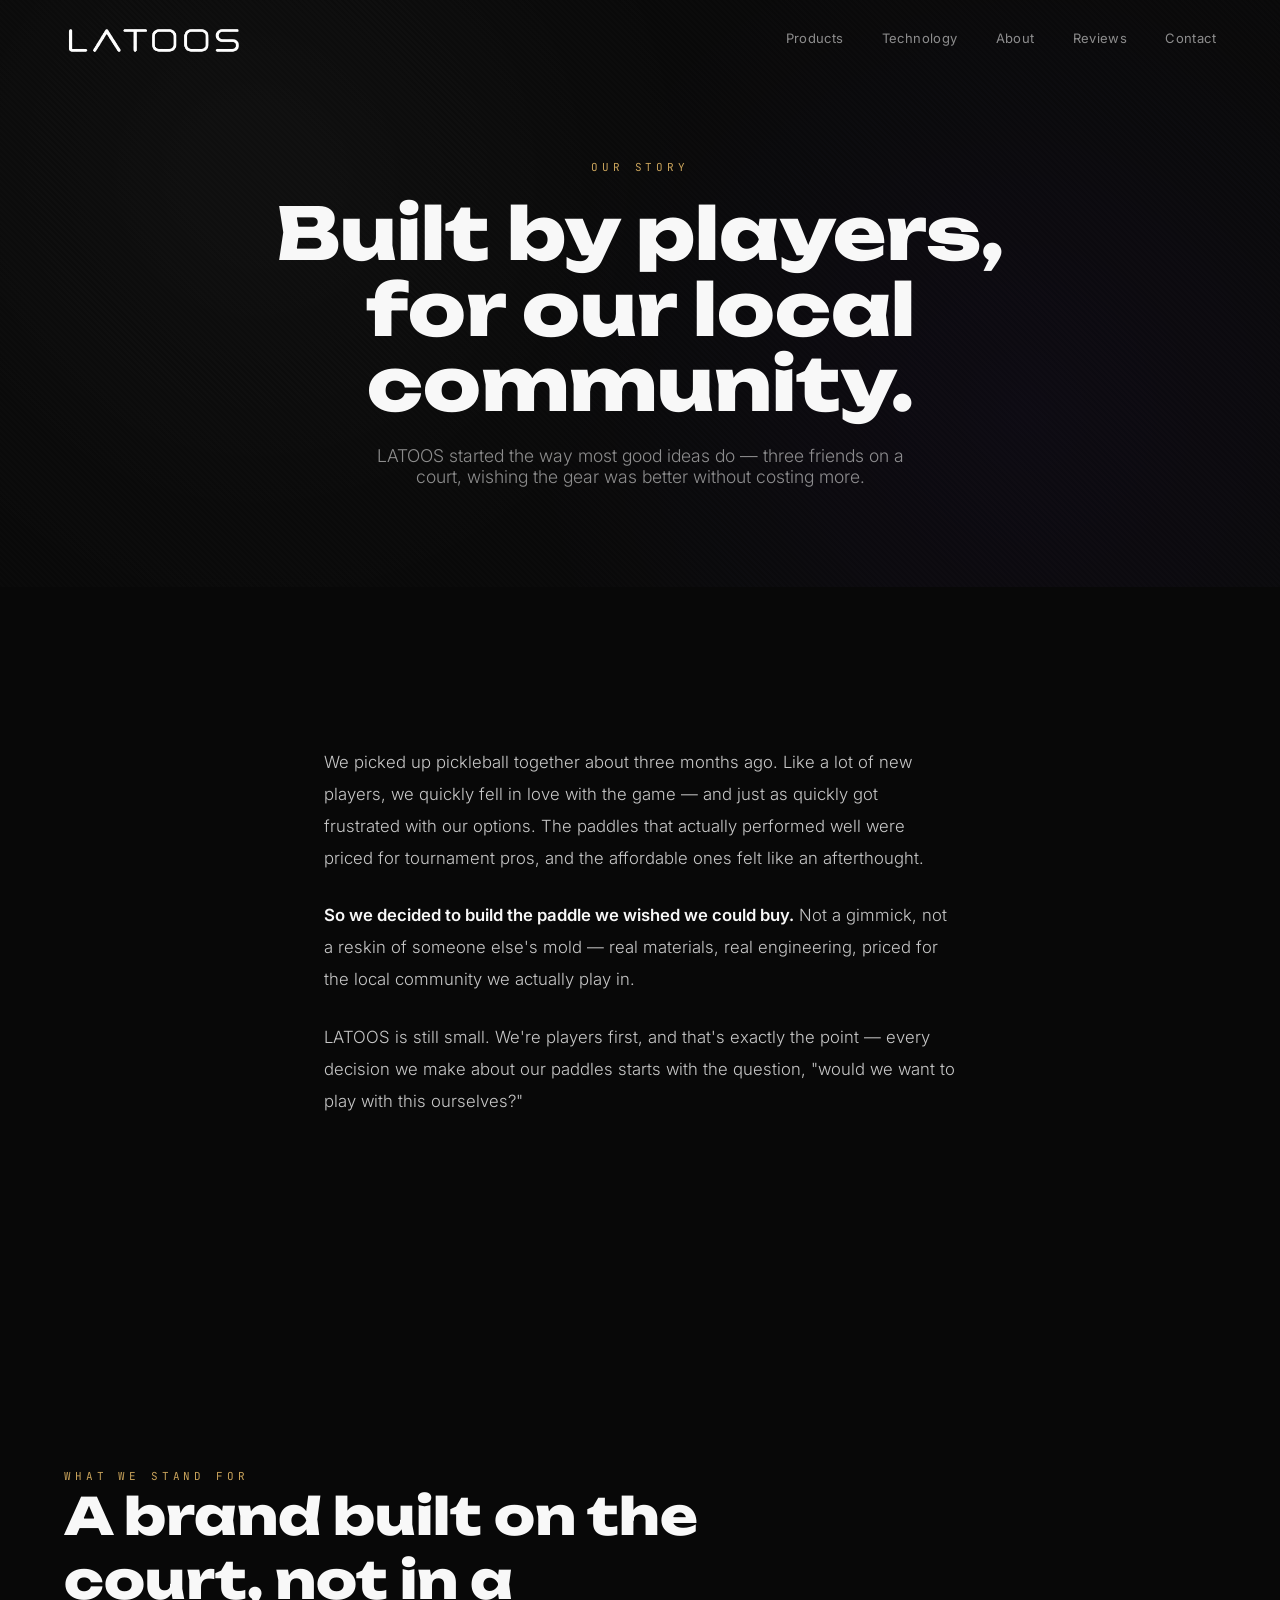
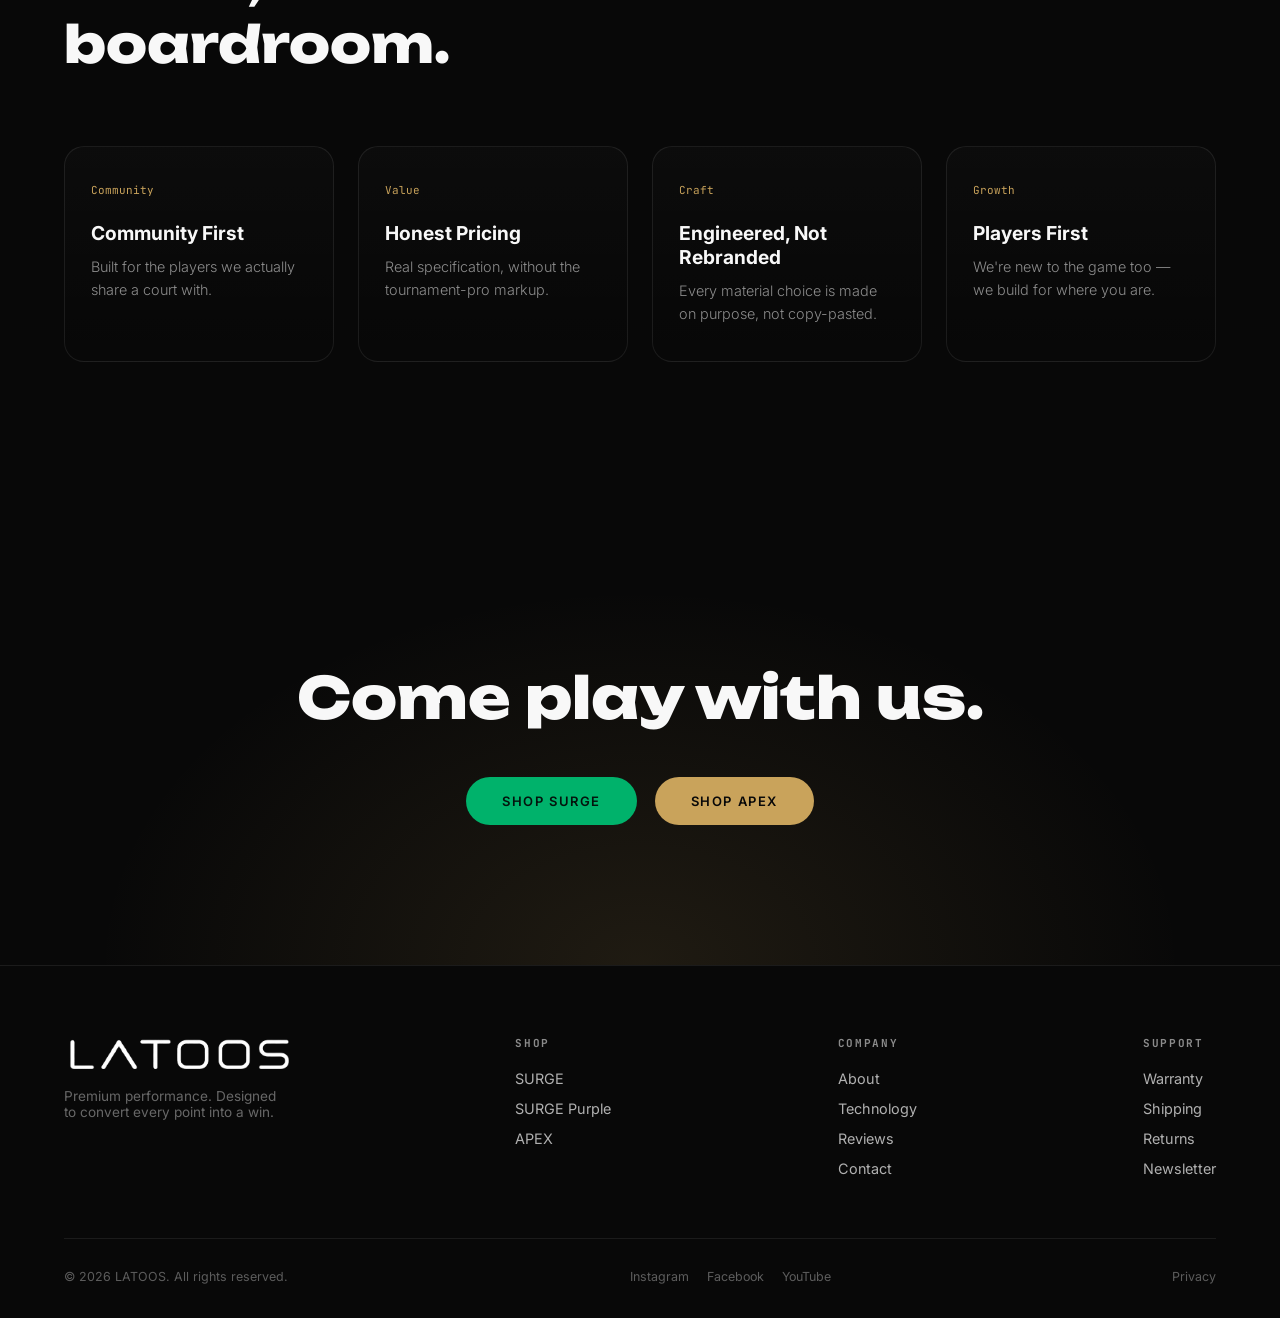
==== about.html @ dcb0c06b "Initial changes" ====
<!DOCTYPE html>
<html lang="en">
<head>
<meta charset="UTF-8">
<meta name="viewport" content="width=device-width, initial-scale=1.0">
<title>About LATOOS — Built by Players, for Players</title>
<link rel="preconnect" href="https://fonts.googleapis.com">
<link href="https://fonts.googleapis.com/css2?family=Unbounded:wght@300;400;600;800;900&family=Inter:wght@300;400;500;600;700&family=JetBrains+Mono:wght@400;500&display=swap" rel="stylesheet">
<link rel="stylesheet" href="css/style.css">
<style>
  .about-hero{
    min-height:60vh;display:flex;flex-direction:column;align-items:center;justify-content:center;
    text-align:center;padding:160px 20px 100px;position:relative;overflow:hidden;
  }
  .about-hero .carbon-bg{position:absolute;inset:0;z-index:0;}
  .about-hero h1{
    position:relative;z-index:2;font-size:clamp(2.4rem,6vw,4.5rem);font-weight:800;line-height:1.05;max-width:900px;
  }
  .about-hero p{position:relative;z-index:2;margin-top:22px;color:var(--muted);max-width:560px;font-weight:300;font-size:1.1rem;}
  .story{max-width:760px;margin:0 auto;}
  .story p{color:rgba(248,248,248,.8);font-size:1.05rem;font-weight:300;line-height:1.9;margin-bottom:26px;}
  .story p strong{color:var(--white);font-weight:600;}
</style>
</head>
<body>

  <div id="loader"><div class="loader-mark"><img src="images/logo.png" alt="LATOOS"></div></div>

  <header class="nav" id="siteNav">
    <div class="logo"><a href="index.html"><img src="images/logo.png" class="logo-img" alt="LATOOS"></a></div>
    <nav class="links">
      <a href="index.html#products">Products</a>
      <a href="index.html#technology">Technology</a>
      <a href="about.html">About</a>
      <a href="index.html#reviews">Reviews</a>
      <a href="index.html#contact">Contact</a>
    </nav>
    <button class="nav-toggle" aria-label="Menu">☰</button>
  </header>

  <!-- ABOUT HERO -->
  <section class="about-hero">
    <div class="carbon-bg"></div>
    <span class="eyebrow reveal" style="position:relative;z-index:2;">Our Story</span>
    <h1 class="reveal">Built by players,<br>for our local community.</h1>
    <p class="reveal">LATOOS started the way most good ideas do — three friends on a court, wishing the gear was better without costing more.</p>
  </section>

  <!-- STORY -->
  <section class="story">
    <p class="reveal">We picked up pickleball together about three months ago. Like a lot of new players, we quickly fell in love with the game — and just as quickly got frustrated with our options. The paddles that actually performed well were priced for tournament pros, and the affordable ones felt like an afterthought.</p>
    <p class="reveal"><strong>So we decided to build the paddle we wished we could buy.</strong> Not a gimmick, not a reskin of someone else's mold — real materials, real engineering, priced for the local community we actually play in.</p>
    <p class="reveal">LATOOS is still small. We're players first, and that's exactly the point — every decision we make about our paddles starts with the question, "would we want to play with this ourselves?"</p>
  </section>

  <!-- VALUES -->
  <section>
    <span class="eyebrow reveal">What We Stand For</span>
    <h2 class="reveal" style="font-size:clamp(2rem,4.5vw,3.2rem);font-weight:800;max-width:700px;">
      A brand built on the court, not in a boardroom.
    </h2>
    <div class="why-grid reveal">
      <div class="why-card">
        <span class="n">Community</span>
        <h4>Community First</h4>
        <p>Built for the players we actually share a court with.</p>
      </div>
      <div class="why-card">
        <span class="n">Value</span>
        <h4>Honest Pricing</h4>
        <p>Real specification, without the tournament-pro markup.</p>
      </div>
      <div class="why-card">
        <span class="n">Craft</span>
        <h4>Engineered, Not Rebranded</h4>
        <p>Every material choice is made on purpose, not copy-pasted.</p>
      </div>
      <div class="why-card">
        <span class="n">Growth</span>
        <h4>Players First</h4>
        <p>We're new to the game too — we build for where you are.</p>
      </div>
    </div>
  </section>

  <!-- CTA -->
  <section class="cta-banner reveal">
    <h2>Come play with us.</h2>
    <div class="hero-buttons">
      <a href="index.html#surge" class="btn btn-emerald">Shop SURGE</a>
      <a href="index.html#apex" class="btn btn-primary">Shop APEX</a>
    </div>
  </section>

  <footer id="contact">
    <div class="footer-top">
      <div class="footer-col">
        <div class="logo" style="margin-bottom:16px;"><img src="images/logo.png" class="logo-img" alt="LATOOS"></div>
        <p style="color:rgba(248,248,248,.4);font-size:.85rem;max-width:220px;">Premium performance. Designed to convert every point into a win.</p>
      </div>
      <div class="footer-col">
        <h5>Shop</h5>
        <ul>
          <li><a href="index.html#surge">SURGE</a></li>
          <li><a href="index.html#surge-purple">SURGE Purple</a></li>
          <li><a href="index.html#apex">APEX</a></li>
        </ul>
      </div>
      <div class="footer-col">
        <h5>Company</h5>
        <ul>
          <li><a href="about.html">About</a></li>
          <li><a href="index.html#technology">Technology</a></li>
          <li><a href="index.html#reviews">Reviews</a></li>
          <li><a href="index.html#contact">Contact</a></li>
        </ul>
      </div>
      <div class="footer-col">
        <h5>Support</h5>
        <ul>
          <li><a href="#">Warranty</a></li>
          <li><a href="#">Shipping</a></li>
          <li><a href="#">Returns</a></li>
          <li><a href="#">Newsletter</a></li>
        </ul>
      </div>
    </div>
    <div class="footer-bottom">
      <div>© 2026 LATOOS. All rights reserved.</div>
      <div class="social">
        <a href="#">Instagram</a><a href="#">Facebook</a><a href="#">YouTube</a>
      </div>
      <div><a href="#">Privacy</a></div>
    </div>
  </footer>

<script src="js/script.js"></script>
</body>
</html>
---- css/style.css ----
:root{
    --black:#080808;
    --charcoal:#121214;
    --charcoal-2:#1a1a1d;
    --white:#F8F8F8;
    --gold:#C9A35B;
    --gold-soft:rgba(201,163,91,.35);
    --emerald:#00B26B;
    --purple:#7A3DFF;
    --line:rgba(248,248,248,.08);
    --muted:rgba(248,248,248,.55);
    --ease:cubic-bezier(.16,1,.3,1);
  }
  *{margin:0;padding:0;box-sizing:border-box;}
  html{scroll-behavior:smooth;}
  body{
    background:var(--black);
    color:var(--white);
    font-family:'Inter',sans-serif;
    overflow-x:hidden;
    -webkit-font-smoothing:antialiased;
  }
  ::selection{background:var(--gold);color:var(--black);}
  h1,h2,h3,.display{font-family:'Unbounded',sans-serif;}
  .mono{font-family:'JetBrains Mono',monospace;}
  a{color:inherit;text-decoration:none;}
  img{display:block;max-width:100%;}
  button{font-family:inherit;cursor:pointer;border:none;background:none;color:inherit;}

  @media (prefers-reduced-motion: reduce){
    *{animation-duration:.01ms !important; animation-iteration-count:1 !important; transition-duration:.01ms !important; scroll-behavior:auto !important;}
  }

  /* ---------- Loader ---------- */
  #loader{
    position:fixed;inset:0;z-index:999;background:var(--black);
    display:flex;align-items:center;justify-content:center;
    transition:opacity .8s var(--ease), visibility .8s var(--ease);
  }
  #loader.hide{opacity:0;visibility:hidden;pointer-events:none;}
  .loader-mark{
    position:relative;padding-bottom:18px;
  }
  .loader-mark img{height:26px;width:auto;display:block;}
  @media (max-width:640px){
    .loader-mark img{height:22px;}
  }
  .loader-mark::after{
    content:'';position:absolute;left:0;bottom:0;height:1px;width:100%;
    background:linear-gradient(90deg,transparent,var(--gold),transparent);
    animation:loadsweep 1.4s var(--ease) infinite;
  }
  @keyframes loadsweep{0%{transform:scaleX(0);transform-origin:left;}50%{transform:scaleX(1);transform-origin:left;}50.01%{transform-origin:right;}100%{transform:scaleX(0);transform-origin:right;}}

  /* ---------- Focus visibility ---------- */
  a:focus-visible, button:focus-visible{outline:2px solid var(--gold);outline-offset:4px;border-radius:2px;}

  /* ---------- Nav ---------- */
  header.nav{
    position:fixed;top:0;left:0;right:0;z-index:100;
    display:flex;align-items:center;justify-content:space-between;
    padding:26px 5vw;
    background:transparent;
    border-bottom:1px solid transparent;
    transition:background .5s var(--ease), border-color .5s var(--ease), padding .5s var(--ease);
  }
  header.nav.scrolled{
    background:rgba(8,8,8,.85);
    backdrop-filter:blur(16px);
    -webkit-backdrop-filter:blur(16px);
    border-bottom:1px solid var(--line);
    padding:16px 5vw;
  }
  .logo{font-family:'Unbounded',sans-serif;font-weight:800;font-size:18px;letter-spacing:.3em;}
  .logo span{color:var(--gold);}
  .logo-img{height:28px;width:auto;display:block;}
  .footer-col .logo-img{height:36px;}
  @media (max-width:640px){
    .logo-img{height:22px;}
    .footer-col .logo-img{height:28px;}
  }
  nav.links{display:flex;gap:38px;font-size:13px;letter-spacing:.03em;color:var(--muted);}
  nav.links a{position:relative;padding-bottom:4px;transition:color .3s;}
  nav.links a::after{
    content:'';position:absolute;left:0;bottom:0;width:0;height:1px;background:var(--gold);
    transition:width .35s var(--ease);
  }
  nav.links a:hover{color:var(--white);}
  nav.links a:hover::after{width:100%;}
  .nav-cart{font-size:13px;letter-spacing:.05em;display:flex;align-items:center;gap:8px;color:var(--white);}
  .cart-dot{width:6px;height:6px;border-radius:50%;background:var(--gold);}
  .nav-toggle{display:none;background:none;border:none;color:var(--white);font-size:22px;}

  @media (max-width:860px){
    nav.links{display:none;}
    .nav-toggle{display:block;}
  }

  /* ---------- Hero ---------- */
  .hero{
    position:relative;min-height:100vh;display:flex;flex-direction:column;
    align-items:center;justify-content:center;text-align:center;
    overflow:hidden;padding:120px 20px 60px;
  }
  #particles{position:absolute;inset:0;z-index:0;opacity:.55;}
  .hero-glow{
    position:absolute;top:-20%;left:50%;transform:translateX(-50%);
    width:120vw;height:70vh;border-radius:50%;
    background:radial-gradient(ellipse at center, rgba(201,163,91,.14), transparent 65%);
    filter:blur(10px);pointer-events:none;
  }
  .carbon-bg{
    position:absolute;inset:0;z-index:0;
    background:
      radial-gradient(circle at 20% 30%, rgba(255,255,255,.04), transparent 40%),
      radial-gradient(circle at 80% 70%, rgba(122,61,255,.06), transparent 45%),
      repeating-linear-gradient(45deg, #0a0a0a 0px, #0a0a0a 2px, #0d0d0d 2px, #0d0d0d 4px);
    opacity:.7;
  }
  .lightsweep{
    position:absolute;top:0;left:-30%;width:30%;height:100%;
    background:linear-gradient(100deg, transparent, rgba(248,248,248,.05), transparent);
    animation:sweep 8s linear infinite;
  }
  @keyframes sweep{0%{left:-30%;}100%{left:130%;}}

  .paddle-stage{
    position:relative;z-index:2;perspective:1400px;margin-bottom:8px;
    width:min(260px,52vw);
  }
  .paddle-stage-glow{
    position:absolute;left:50%;top:55%;transform:translate(-50%,-50%);
    width:140%;height:70%;border-radius:50%;
    background:radial-gradient(ellipse at center, rgba(201,163,91,.35), transparent 70%);
    filter:blur(30px);z-index:0;
    animation:glowPulse 4.5s ease-in-out infinite;
  }
  @keyframes glowPulse{0%,100%{opacity:.6;}50%{opacity:1;}}
  .hero-paddle-img{
    position:relative;z-index:1;width:100%;display:block;
    filter:drop-shadow(0 45px 70px rgba(0,0,0,.75));
    transform-style:preserve-3d;
    animation:paddleFloat 8s ease-in-out infinite;
  }
  @keyframes paddleFloat{
    0%,100%{transform:translateY(0) rotateY(-12deg) rotateX(3deg);}
    50%{transform:translateY(-16px) rotateY(12deg) rotateX(-2deg);}
  }


  .eyebrow{
    font-family:'JetBrains Mono',monospace;font-size:11px;letter-spacing:.35em;
    color:var(--gold);text-transform:uppercase;margin-bottom:22px;position:relative;z-index:2;
  }
  h1.hero-title{
    font-size:clamp(2.6rem,7vw,6.2rem);line-height:.98;font-weight:800;
    letter-spacing:-.01em;position:relative;z-index:2;max-width:1200px;
  }
  h1.hero-title em{font-style:normal;color:var(--gold);}
  .hero-sub{
    margin-top:26px;font-size:clamp(1rem,1.6vw,1.25rem);color:var(--muted);
    max-width:560px;position:relative;z-index:2;font-weight:300;
  }
  .hero-buttons{display:flex;gap:18px;margin-top:44px;position:relative;z-index:2;flex-wrap:wrap;justify-content:center;}
  .btn{
    padding:16px 36px;border-radius:100px;font-size:13px;letter-spacing:.12em;
    text-transform:uppercase;font-weight:600;position:relative;overflow:hidden;
    transition:transform .35s var(--ease), box-shadow .35s var(--ease);
    display:inline-block;
  }
  .btn-primary{background:var(--gold);color:var(--black);}
  .btn-primary:hover{box-shadow:0 0 40px var(--gold-soft);transform:translateY(-2px);}
  .btn-outline{border:1px solid rgba(248,248,248,.25);color:var(--white);}
  .btn-outline:hover{border-color:var(--gold);color:var(--gold);transform:translateY(-2px);}
  .btn-emerald{background:var(--emerald);color:#04140d;}
  .btn-emerald:hover{box-shadow:0 0 40px rgba(0,178,107,.35);transform:translateY(-2px);}
  .btn-purple{background:var(--purple);color:#0d0620;}
  .btn-purple:hover{box-shadow:0 0 40px rgba(122,61,255,.4);transform:translateY(-2px);}

  .hero-trust{
    margin-top:60px;font-size:11px;letter-spacing:.15em;text-transform:uppercase;
    color:rgba(248,248,248,.35);position:relative;z-index:2;
  }
  .scroll-cue{
    position:absolute;bottom:32px;left:50%;transform:translateX(-50%);z-index:2;
    width:1px;height:50px;background:linear-gradient(var(--gold),transparent);
    animation:cue 2s ease-in-out infinite;
  }
  @keyframes cue{0%,100%{opacity:.2;}50%{opacity:1;}}

  /* ---------- Reveal utility ---------- */
  .reveal{opacity:0;transform:translateY(36px);transition:opacity .9s var(--ease), transform .9s var(--ease);}
  .reveal.in{opacity:1;transform:translateY(0);}

  /* ---------- Section shell ---------- */
  section{padding:160px 5vw;position:relative;}
  .section-tight{padding-top:100px;padding-bottom:100px;}

  /* ---------- Philosophy ---------- */
  .philosophy{
    text-align:center;background:
      radial-gradient(ellipse at 50% 0%, rgba(201,163,91,.08), transparent 60%);
  }
  .phil-line{
    font-size:clamp(1.8rem,5vw,4rem);font-weight:300;line-height:1.15;
    color:rgba(248,248,248,.35);max-width:1000px;margin:0 auto;
  }
  .phil-line strong{
    display:block;font-weight:800;color:var(--white);margin:.3em 0;
    font-family:'Unbounded',sans-serif;font-size:.9em;
  }
  .phil-body{
    margin:44px auto 0;max-width:620px;color:var(--muted);font-size:1.05rem;
    font-weight:300;line-height:1.7;
  }

  /* ---------- Product cards ---------- */
  .product{
    min-height:92vh;display:grid;grid-template-columns:1fr 1fr;gap:60px;
    align-items:center;border-top:1px solid var(--line);
  }
  @media (max-width:900px){.product{grid-template-columns:1fr;text-align:center;}}
  .product-visual{
    position:relative;display:flex;align-items:center;justify-content:center;
    min-height:420px;border-radius:28px;overflow:hidden;
    background:var(--charcoal);
    border:1px solid var(--line);
  }
  .product-visual .glow{
    position:absolute;width:70%;height:70%;border-radius:50%;filter:blur(60px);opacity:.55;
    transition:opacity .5s var(--ease);
  }
  .product.surge .glow{background:var(--emerald);}
  .product.purple .glow{background:var(--purple);}
  .product.apex .glow{background:var(--gold);}
  .product-visual:hover .glow{opacity:.85;}
  .mini-paddle{
    position:relative;z-index:2;width:150px;height:210px;border-radius:44% 44% 38% 38%/32% 32% 24% 24%;
    background:linear-gradient(150deg,#1c1c1e,#0a0a0a);
    border:1px solid rgba(248,248,248,.12);
    transition:transform .6s var(--ease);
  }
  .product-visual:hover .mini-paddle{transform:translateY(-8px) rotate(-4deg);}
  .product-photo{
    position:relative;z-index:1;width:100%;height:100%;object-fit:cover;
    display:block;transition:transform .6s var(--ease);
  }
  .product-visual:hover .product-photo{transform:scale(1.03);}
  .badge{
    display:inline-block;font-family:'JetBrains Mono',monospace;font-size:11px;
    letter-spacing:.2em;text-transform:uppercase;padding:6px 14px;border-radius:100px;
    border:1px solid var(--line);color:var(--muted);margin-bottom:20px;
  }
  .product.surge .badge{border-color:rgba(0,178,107,.4);color:var(--emerald);}
  .product.purple .badge{border-color:rgba(122,61,255,.4);color:#b79bff;}
  .product.apex .badge{border-color:rgba(201,163,91,.4);color:var(--gold);}
  .product h3{font-size:clamp(2.4rem,5vw,3.6rem);font-weight:800;line-height:1;margin-bottom:10px;}
  .product .tagline{font-weight:300;color:var(--muted);font-size:1.2rem;margin-bottom:22px;}
  .product .tagline strong{display:block;font-weight:600;color:var(--white);}
  .product .desc{color:var(--muted);font-weight:300;line-height:1.7;max-width:480px;margin-bottom:26px;}
  @media (max-width:900px){.product .desc{margin-left:auto;margin-right:auto;}}
  .highlights{list-style:none;display:flex;flex-direction:column;gap:12px;margin-bottom:34px;}
  .highlights li{font-size:.95rem;color:rgba(248,248,248,.75);display:flex;gap:10px;align-items:baseline;}
  @media (max-width:900px){.highlights li{justify-content:center;}}
  .highlights li::before{content:'—';color:var(--gold);}
  .product.surge .highlights li::before{color:var(--emerald);}
  .product.purple .highlights li::before{color:#b79bff;}

  /* ---------- Tech section ---------- */
  .tech{background:var(--charcoal);}
  .tech-grid{
    display:grid;grid-template-columns:repeat(4,1fr);gap:1px;margin-top:70px;
    background:var(--line);border-radius:20px;overflow:hidden;
  }
  @media (max-width:900px){.tech-grid{grid-template-columns:1fr 1fr;}}
  @media (max-width:520px){.tech-grid{grid-template-columns:1fr;}}
  .tech-card{
    background:var(--charcoal-2);padding:44px 30px;transition:background .4s var(--ease);
  }
  .tech-card:hover{background:#1f1f23;}
  .tech-icon{
    width:44px;height:44px;border-radius:50%;
    border:1px solid rgba(201,163,91,.35);
    display:flex;align-items:center;justify-content:center;
    margin-bottom:22px;color:var(--gold);
    transition:border-color .4s var(--ease), transform .4s var(--ease);
  }
  .tech-icon svg{width:20px;height:20px;}
  .tech-card:hover .tech-icon{border-color:var(--gold);transform:translateY(-2px);}
  .tech-num{font-family:'JetBrains Mono',monospace;font-size:11px;color:var(--gold);letter-spacing:.15em;margin-bottom:22px;display:block;}
  .tech-card h4{font-size:1.3rem;margin-bottom:18px;font-weight:600;}
  .tech-card ul{list-style:none;display:flex;flex-direction:column;gap:8px;}
  .tech-card li{font-size:.88rem;color:var(--muted);font-weight:300;}

  /* ---------- Comparison ---------- */
  .compare-table{width:100%;border-collapse:collapse;margin-top:60px;}
  .compare-table th,.compare-table td{padding:20px 16px;text-align:left;border-bottom:1px solid var(--line);}
  .compare-table th{font-family:'JetBrains Mono',monospace;font-size:11px;letter-spacing:.15em;text-transform:uppercase;color:var(--muted);font-weight:400;}
  .compare-table td:first-child, .compare-table th:first-child{color:var(--muted);font-size:.9rem;}
  .bar-wrap{display:flex;align-items:center;gap:12px;}
  .bar-track{flex:1;height:6px;border-radius:4px;background:rgba(248,248,248,.08);overflow:hidden;max-width:180px;}
  .bar-fill{height:100%;border-radius:4px;transform:scaleX(0);transform-origin:left;transition:transform 1.1s var(--ease);}
  .bar-fill.emerald{background:var(--emerald);}
  .bar-fill.gold{background:var(--gold);}
  .bar-pct{font-family:'JetBrains Mono',monospace;font-size:.8rem;color:var(--muted);width:36px;}
  .check{color:var(--emerald);}
  .check-double{color:var(--gold);}

  /* ---------- Why choose ---------- */
  .why-grid{display:grid;grid-template-columns:repeat(4,1fr);gap:24px;margin-top:70px;}
  @media (max-width:900px){.why-grid{grid-template-columns:1fr 1fr;}}
  @media (max-width:520px){.why-grid{grid-template-columns:1fr;}}

  /* ---------- Spec cards ---------- */
  .specs-grid{display:grid;grid-template-columns:1fr 1fr;gap:32px;margin-top:70px;}
  @media (max-width:900px){.specs-grid{grid-template-columns:1fr;}}
  .spec-card{
    position:relative;background:var(--charcoal-2);border:1px solid var(--line);
    border-radius:24px;padding:44px;overflow:hidden;
  }
  .spec-card::before{
    content:'';position:absolute;top:0;left:0;right:0;height:3px;
  }
  .spec-card.surge::before{background:linear-gradient(90deg,var(--emerald),transparent);}
  .spec-card.apex::before{background:linear-gradient(90deg,var(--gold),transparent);}
  .spec-card-head{display:flex;align-items:baseline;justify-content:space-between;flex-wrap:wrap;gap:12px;margin-bottom:8px;}
  .spec-card h3{font-size:1.8rem;font-weight:800;}
  .spec-card .spec-badge{
    font-family:'JetBrains Mono',monospace;font-size:10.5px;letter-spacing:.12em;
    text-transform:uppercase;padding:5px 12px;border-radius:100px;border:1px solid var(--line);
    color:var(--muted);white-space:nowrap;
  }
  .spec-card.surge .spec-badge{border-color:rgba(0,178,107,.4);color:var(--emerald);}
  .spec-card.apex .spec-badge{border-color:rgba(201,163,91,.4);color:var(--gold);}
  .spec-card .spec-sub{color:var(--muted);font-size:.95rem;font-weight:300;margin-bottom:30px;}

  .spec-features{display:flex;flex-direction:column;gap:20px;margin-bottom:32px;}
  .spec-feature{padding-left:18px;border-left:2px solid var(--line);}
  .spec-card.surge .spec-feature{border-left-color:rgba(0,178,107,.35);}
  .spec-card.apex .spec-feature{border-left-color:rgba(201,163,91,.35);}
  .spec-feature .f-title{font-weight:600;font-size:.95rem;margin-bottom:4px;}
  .spec-feature .f-desc{color:var(--muted);font-size:.85rem;font-weight:300;line-height:1.6;}

  .spec-dims{display:grid;grid-template-columns:1fr 1fr;gap:1px;background:var(--line);border-radius:12px;overflow:hidden;margin-bottom:28px;}
  .spec-dim{background:var(--charcoal);padding:16px 18px;}
  .spec-dim .d-label{font-family:'JetBrains Mono',monospace;font-size:10px;letter-spacing:.1em;text-transform:uppercase;color:var(--muted);display:block;margin-bottom:6px;}
  .spec-dim .d-val{font-family:'JetBrains Mono',monospace;font-size:.95rem;color:var(--white);}

  .spec-meta{display:flex;flex-direction:column;gap:10px;font-size:.85rem;color:rgba(248,248,248,.7);font-weight:300;}
  .spec-meta strong{color:var(--white);font-weight:600;}
  .why-card{
    padding:36px 26px;border-radius:20px;border:1px solid var(--line);
    background:linear-gradient(180deg, rgba(248,248,248,.02), transparent);
    transition:border-color .4s, transform .4s var(--ease);
  }
  .why-card:hover{border-color:var(--gold-soft);transform:translateY(-6px);}
  .why-card .n{font-family:'JetBrains Mono',monospace;font-size:11px;color:var(--gold);margin-bottom:24px;display:block;}
  .why-card h4{font-size:1.2rem;margin-bottom:10px;}
  .why-card p{color:var(--muted);font-size:.9rem;font-weight:300;line-height:1.6;}

  /* ---------- Lifestyle ---------- */
  .lifestyle{
    min-height:80vh;display:flex;align-items:flex-end;
    background:
      linear-gradient(180deg, rgba(8,8,8,0) 0%, rgba(8,8,8,.9) 100%),
      radial-gradient(ellipse at 70% 30%, rgba(201,163,91,.18), transparent 55%),
      linear-gradient(135deg, #1a1408 0%, #0a0a0a 60%);
    border-top:1px solid var(--line);border-bottom:1px solid var(--line);
  }
  .lifestyle h2{
    font-size:clamp(2.2rem,6vw,5rem);font-weight:800;line-height:1.02;
  }
  .lifestyle h2 span{display:block;}
  .lifestyle h2 .gold{color:var(--gold);}

  /* ---------- Reviews ---------- */
  .reviews-grid{display:grid;grid-template-columns:repeat(3,1fr);gap:24px;margin-top:70px;}
  @media (max-width:900px){.reviews-grid{grid-template-columns:1fr;}}
  .review-card{
    padding:34px;border-radius:20px;background:var(--charcoal);border:1px solid var(--line);
  }
  .stars{color:var(--gold);letter-spacing:3px;margin-bottom:18px;font-size:.9rem;}
  .review-card p{font-weight:300;color:rgba(248,248,248,.85);line-height:1.7;font-size:1.02rem;}
  .review-card .who{margin-top:20px;font-family:'JetBrains Mono',monospace;font-size:.78rem;color:var(--muted);}

  /* ---------- CTA banner ---------- */
  .cta-banner{
    text-align:center;padding:140px 5vw;
    background:radial-gradient(ellipse at 50% 100%, rgba(201,163,91,.12), transparent 60%);
  }
  .cta-banner h2{font-size:clamp(2rem,5vw,3.6rem);margin-bottom:30px;font-weight:800;}

  /* ---------- Footer ---------- */
  footer{
    border-top:1px solid var(--line);padding:70px 5vw 34px;
  }
  .footer-top{
    display:flex;justify-content:space-between;flex-wrap:wrap;gap:50px;margin-bottom:60px;
  }
  .footer-col h5{
    font-family:'JetBrains Mono',monospace;font-size:11px;letter-spacing:.15em;
    text-transform:uppercase;color:var(--muted);margin-bottom:18px;
  }
  .footer-col ul{list-style:none;display:flex;flex-direction:column;gap:10px;}
  .footer-col a{font-size:.9rem;color:rgba(248,248,248,.7);transition:color .3s;}
  .footer-col a:hover{color:var(--gold);}
  .footer-bottom{
    display:flex;justify-content:space-between;flex-wrap:wrap;gap:20px;
    padding-top:30px;border-top:1px solid var(--line);
    font-size:.78rem;color:rgba(248,248,248,.35);
  }
  .social{display:flex;gap:18px;}

  /* ---------- Mobile sticky buy ---------- */
  .mobile-buy{
    position:fixed;bottom:0;left:0;right:0;z-index:90;display:none;
    padding:14px 20px;background:rgba(8,8,8,.92);backdrop-filter:blur(14px);
    border-top:1px solid var(--line);align-items:center;justify-content:space-between;
    transform:translateY(100%);transition:transform .4s var(--ease);
  }
  .mobile-buy.show{transform:translateY(0);}
  @media (max-width:640px){.mobile-buy{display:flex;}}
  .mobile-buy .price{font-family:'JetBrains Mono',monospace;font-size:.9rem;color:var(--gold);}
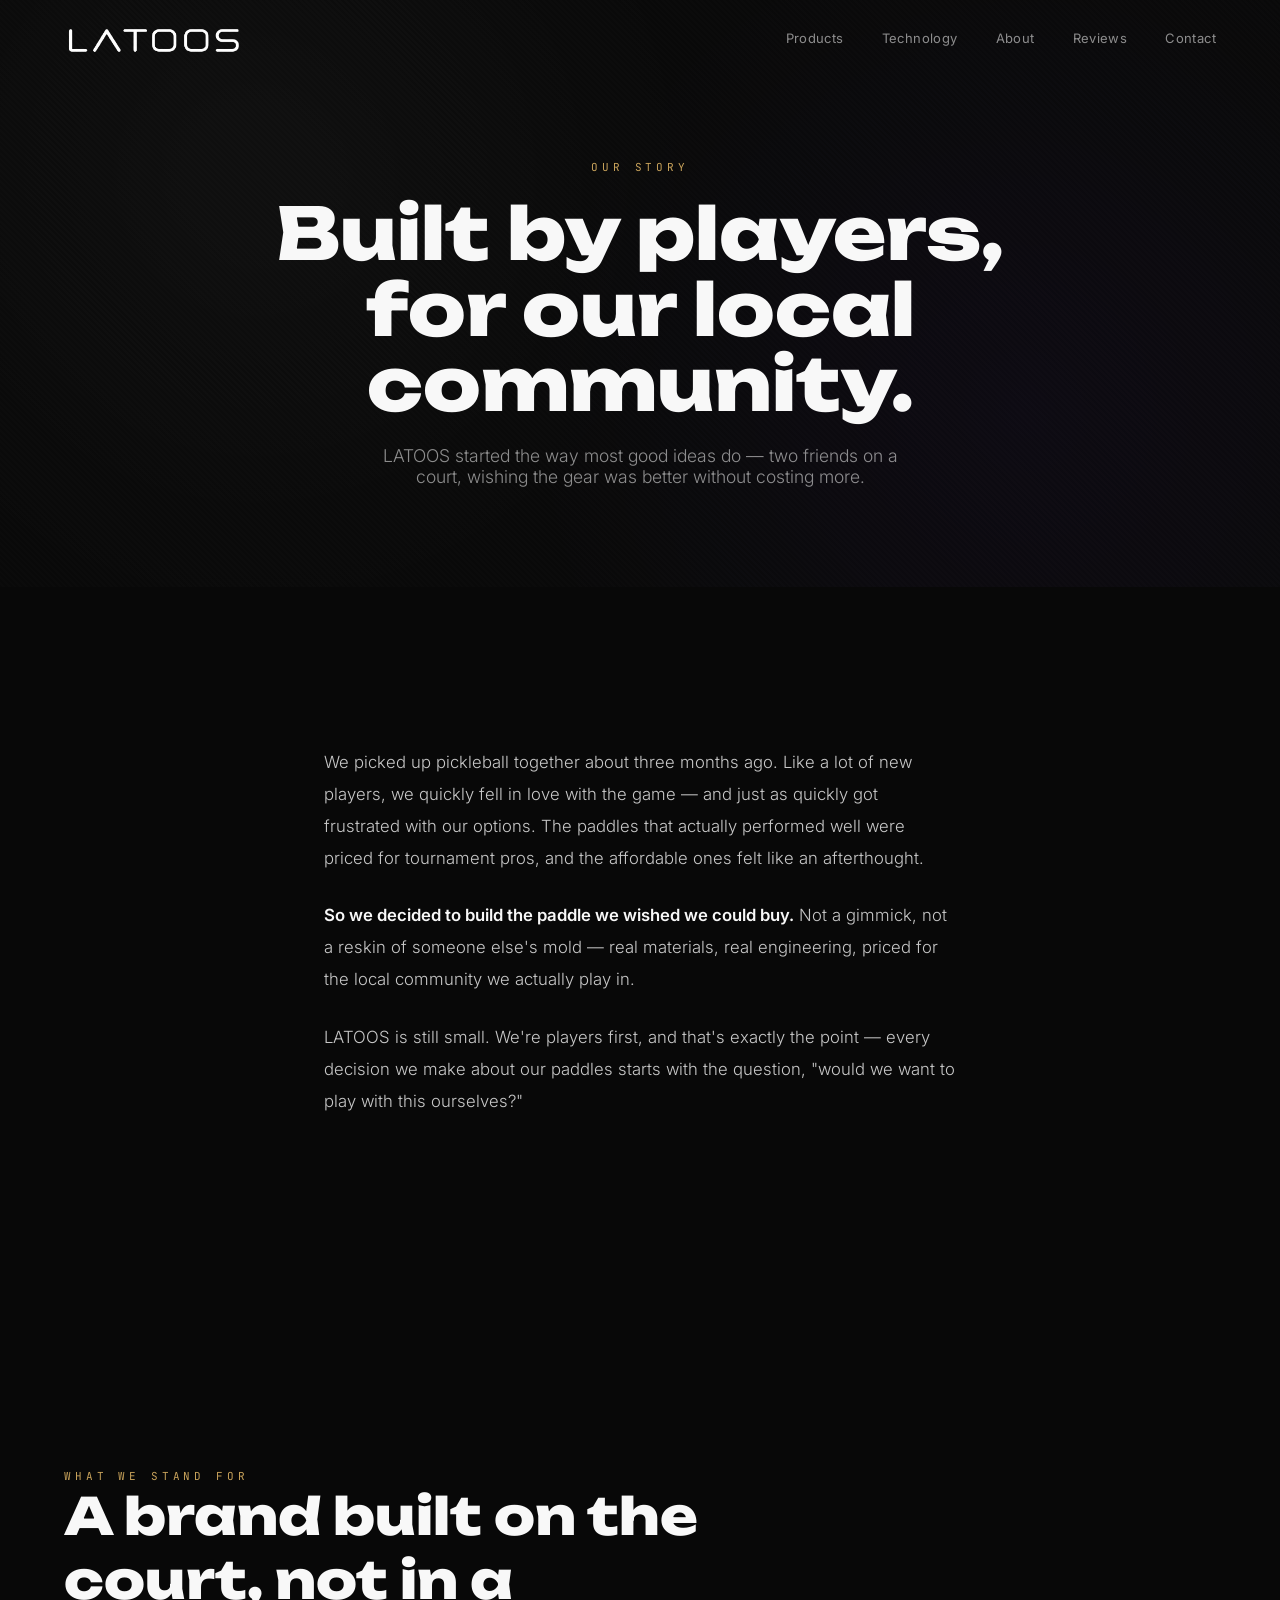
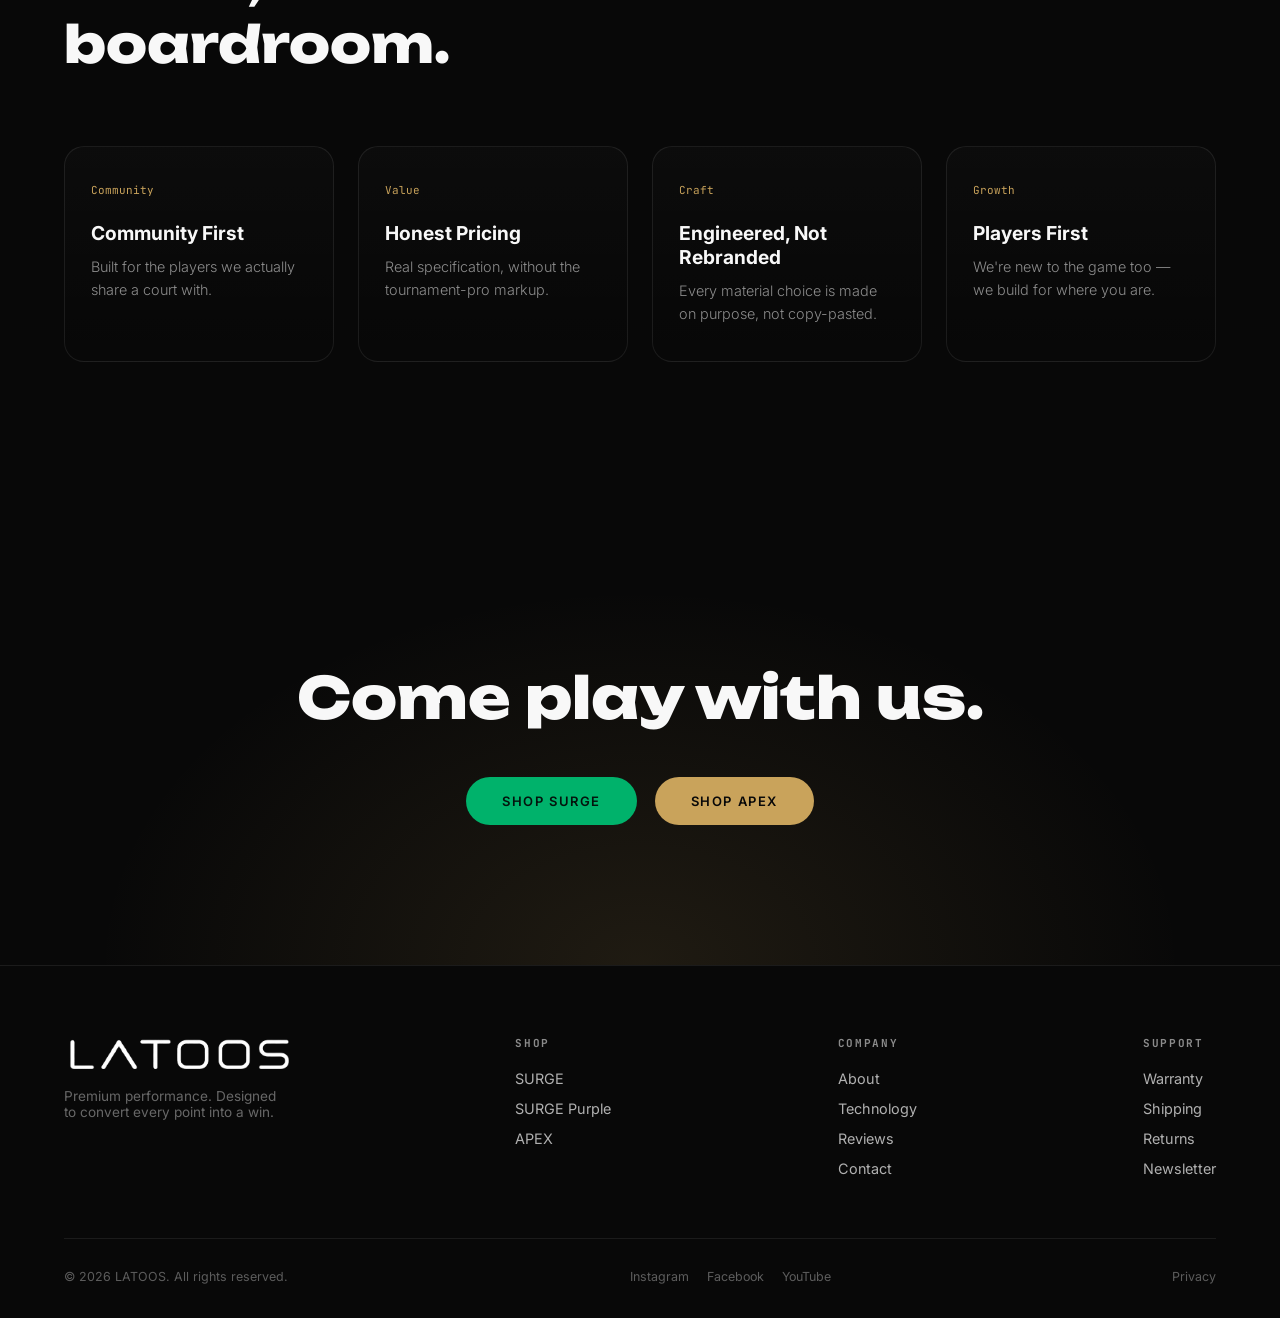
==== commit f2547834: "Update about page" ====
--- a/about.html
+++ b/about.html
@@ -43,7 +43,7 @@
     <div class="carbon-bg"></div>
     <span class="eyebrow reveal" style="position:relative;z-index:2;">Our Story</span>
     <h1 class="reveal">Built by players,<br>for our local community.</h1>
-    <p class="reveal">LATOOS started the way most good ideas do — three friends on a court, wishing the gear was better without costing more.</p>
+    <p class="reveal">LATOOS started the way most good ideas do — two friends on a court, wishing the gear was better without costing more.</p>
   </section>
 
   <!-- STORY -->
